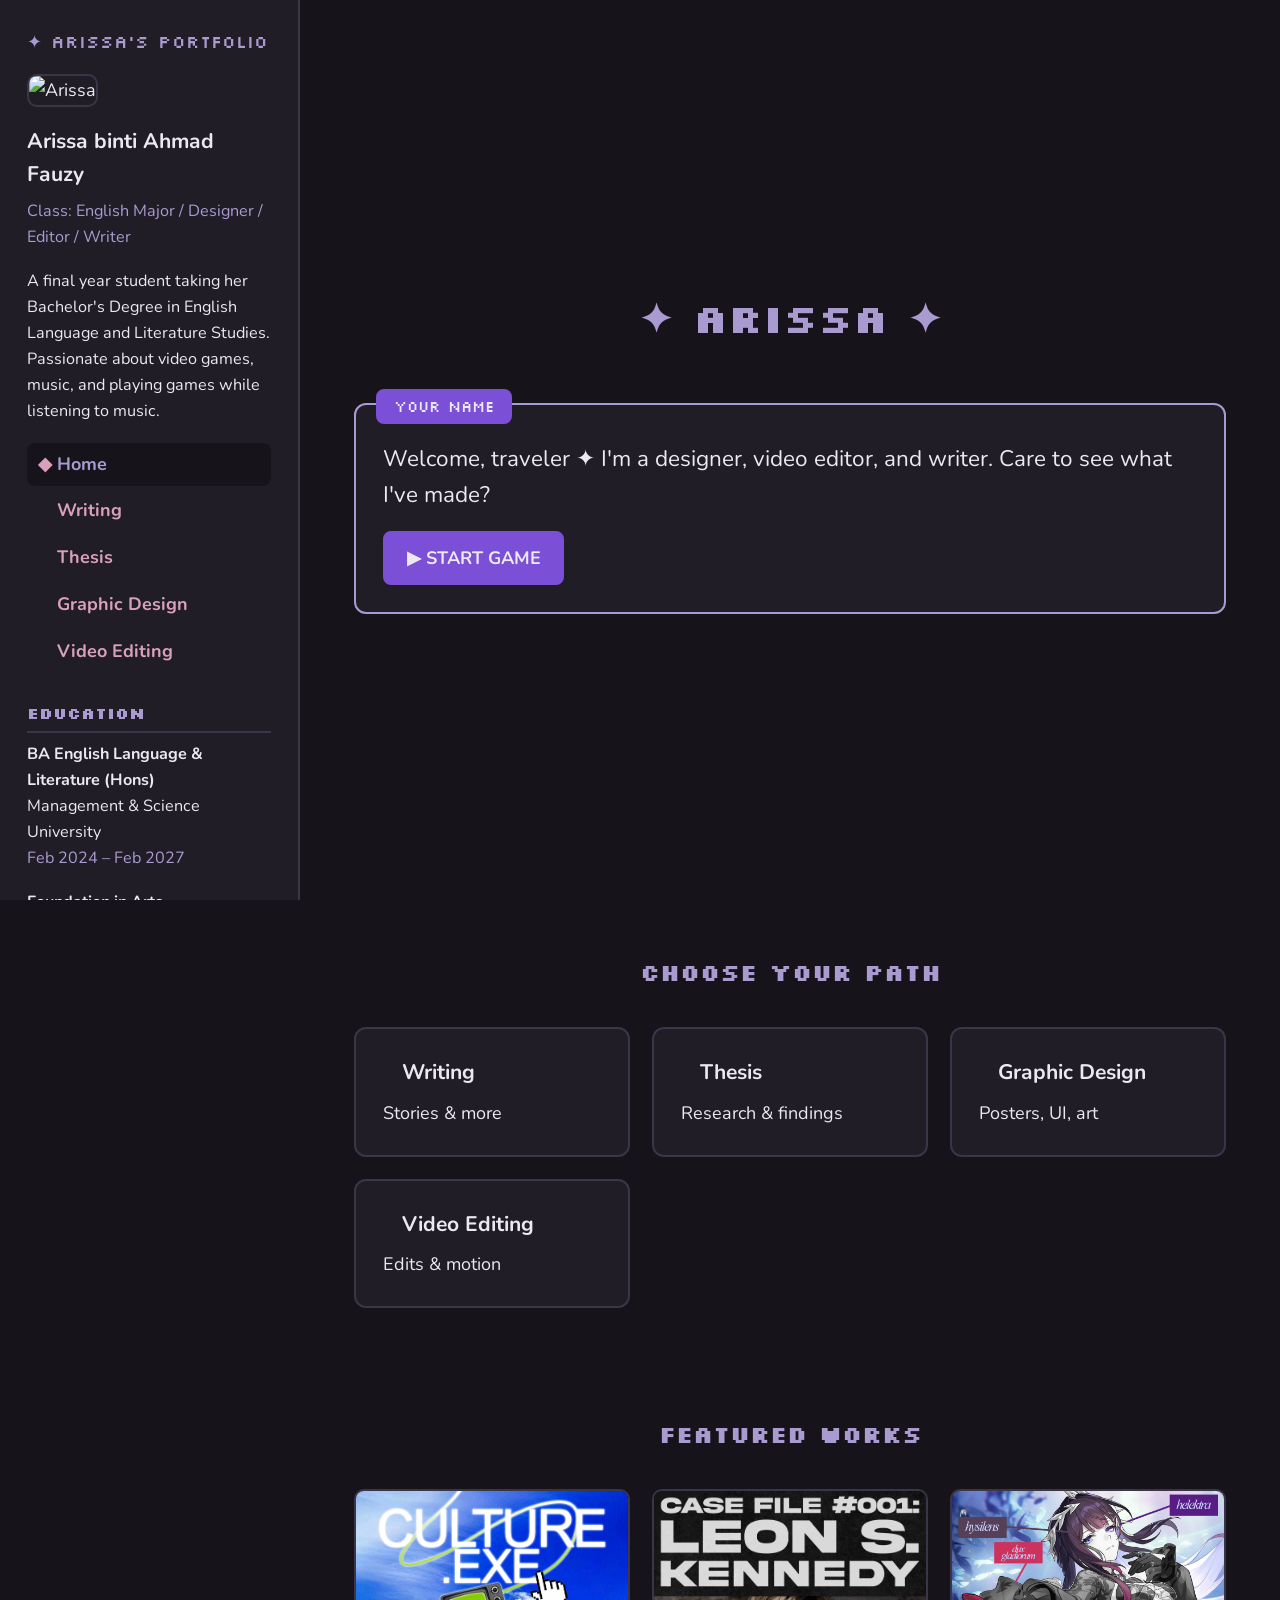
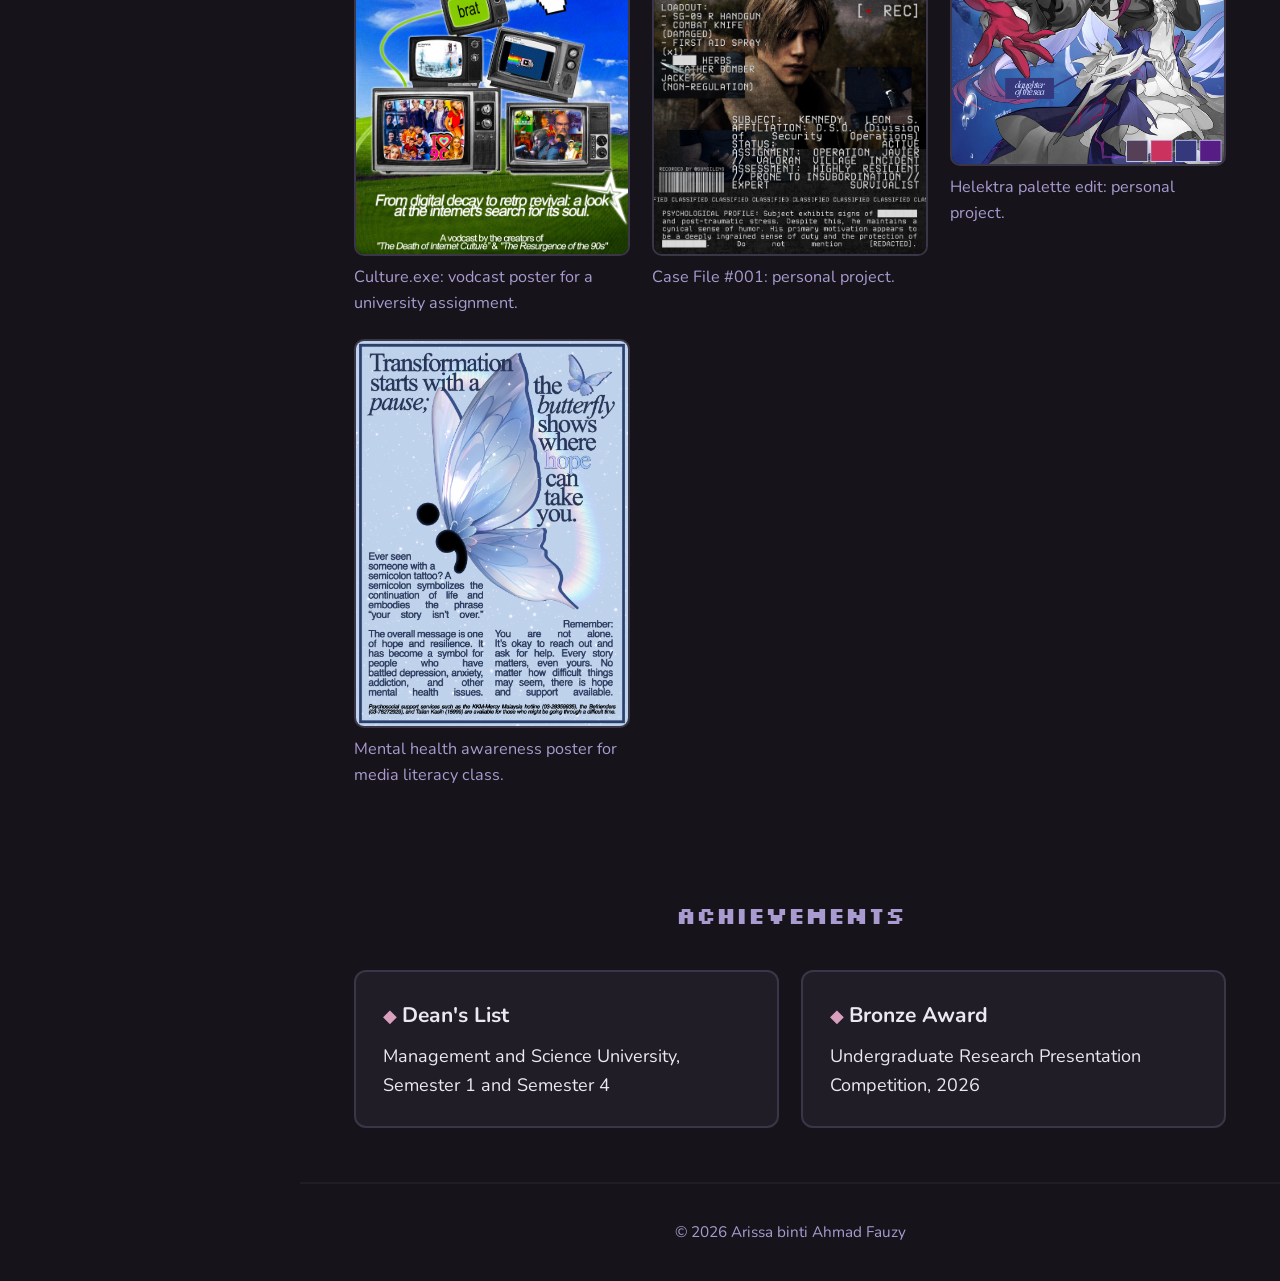
==== index.html @ 8e1b68c0 "Sidebar permanent fixture" ====
<!DOCTYPE html>
<html lang="en">
<head>
  <meta charset="UTF-8">
  <meta name="viewport" content="width=device-width, initial-scale=1">
  <title>Arissa binti Ahmad Fauzy | Portfolio</title>
  <link rel="preconnect" href="https://fonts.googleapis.com">
  <link href="https://fonts.googleapis.com/css2?family=Silkscreen&family=Nunito:wght@400;700&display=swap" rel="stylesheet">
  <link rel="stylesheet" href="style.css">
</head>
<body>

<header class="hero">
  <h1>✦ Arissa ✦</h1>
  <div class="dialogue">
    <div class="nametag">Your Name</div>
    <p>Welcome, traveler ✦ I'm a designer, video editor, and writer. Care to see what I've made?</p>
    <a class="btn" href="#quests">▶ START GAME</a>
  </div>
</header>

<section id="quests">
  <h2>Choose Your Path</h2>
  <div class="cards">
    <a class="card" href="writing.html"><span>◆</span><h3>Writing</h3><p>Stories &amp; more</p></a>
    <a class="card" href="thesis.html"><span>◆</span><h3>Thesis</h3><p>Research &amp; findings</p></a>
    <a class="card" href="design.html"><span>◆</span><h3>Graphic Design</h3><p>Posters, UI, art</p></a>
    <a class="card" href="video.html"><span>◆</span><h3>Video Editing</h3><p>Edits &amp; motion</p></a>
  </div>
</section>

<section>
  <h2>Featured Works</h2>
  <div class="grid">
    <figure>
      <img src="images/culture-exe.png" alt="Culture.exe vodcast poster">
      <figcaption>Culture.exe: vodcast poster for a university assignment.</figcaption>
    </figure>
    <figure>
      <img src="images/leon-case-file.png" alt="Leon S. Kennedy case file poster">
      <figcaption>Case File #001: personal project.</figcaption>
    </figure>
    <figure>
      <img src="images/helektra-palette.png" alt="Helektra palette edit">
      <figcaption>Helektra palette edit: personal project.</figcaption>
    </figure>
    <figure>
      <img src="images/semicolon-butterfly.png" alt="Semicolon butterfly awareness poster">
      <figcaption>Mental health awareness poster for media literacy class.</figcaption>
    </figure>
  </div>
</section>

<section>
  <h2>Achievements</h2>
  <div class="cards">
    <div class="card">
      <span style="opacity:1">◆</span><h3>Dean's List</h3>
      <p>Management and Science University, Semester 1 and Semester 4</p>
    </div>
    <div class="card">
      <span style="opacity:1">◆</span><h3>Bronze Award</h3>
      <p>Undergraduate Research Presentation Competition, 2026</p>
    </div>
  </div>
</section>

<footer>© 2026 Arissa binti Ahmad Fauzy</footer>
<script src="script.js"></script>
</body>
</html>
---- style.css ----
:root {
  --bg: #16141a;
  --panel: #201d27;
  --line: #3a3547;
  --purple: #7b4fd6;
  --light: #a99bd0;
  --pink: #d9a0bd;
  --text: #ece8f2;
}

* { box-sizing: border-box; margin: 0; padding: 0; }
html { scroll-behavior: smooth; font-size: 18px; }

body {
  background: var(--bg);
  color: var(--text);
  font-family: 'Nunito', sans-serif;
  line-height: 1.6;
}

a { color: var(--pink); text-decoration: none; }
img { background: var(--panel); }
.muted { color: var(--light); font-size: 0.9rem; }
.center { text-align: center; margin: 1rem 0; }

/* SIDEBAR */
body.has-side { padding-left: 300px; }
.sidebar {
  position: fixed;
  top: 0;
  left: 0;
  bottom: 0;
  width: 300px;
  overflow-y: auto;
  padding: 1.5rem;
  background: var(--panel);
  border-right: 2px solid var(--line);
  z-index: 10;
  scrollbar-width: thin;
}
.sidebar .logo { display: block; margin-bottom: 1rem; }
.sidebar img {
  width: 100%;
  aspect-ratio: 1;
  object-fit: cover;
  border-radius: 10px;
  border: 2px solid var(--line);
  margin-bottom: 1rem;
}
.sidebar p { font-size: 0.9rem; margin: 0.4rem 0 1rem; }
.sidebar h4 {
  font-family: 'Silkscreen', monospace;
  font-size: 0.9rem;
  color: var(--light);
  margin: 1.5rem 0 0.5rem;
  padding-bottom: 0.3rem;
  border-bottom: 2px solid var(--line);
}
.side-nav { display: flex; flex-direction: column; gap: 0.2rem; margin: 1rem 0; }
.side-nav a { padding: 0.4rem 0.6rem; border-radius: 8px; font-weight: 700; }
.side-nav a::before { content: '◆ '; opacity: 0; color: var(--pink); }
.side-nav a:hover, .side-nav a.active { background: var(--bg); color: var(--light); }
.side-nav a:hover::before, .side-nav a.active::before { opacity: 1; }
.tags { list-style: none; display: flex; flex-wrap: wrap; gap: 0.4rem; }
.tags li {
  background: var(--bg);
  border: 2px solid var(--line);
  border-radius: 8px;
  padding: 0.1rem 0.6rem;
  font-size: 0.8rem;
}
.side-links { display: flex; flex-direction: column; gap: 0.5rem; }
.side-links .btn { text-align: center; padding: 0.4rem 1rem; }

.logo {
  font-family: 'Silkscreen', monospace;
  font-size: 1rem;
  color: var(--light);
}

/* SECTIONS */
section { padding: 3rem; }
h2 {
  font-family: 'Silkscreen', monospace;
  font-size: 1.3rem;
  color: var(--light);
  text-align: center;
  margin-bottom: 2rem;
  line-height: 1.6;
}

/* HOMEPAGE / WELCOME SCREEN */
.hero {
  min-height: 100vh;
  display: flex;
  flex-direction: column;
  align-items: center;
  justify-content: center;
  gap: 3rem;
  padding: 3rem;
  text-align: center;
}
.hero h1 {
  font-family: 'Silkscreen', monospace;
  font-size: 2.2rem;
  color: var(--light);
}
.dialogue {
  position: relative;
  width: 100%;
  max-width: 900px;
  text-align: left;
  background: var(--panel);
  border: 2px solid var(--light);
  border-radius: 12px;
  padding: 2rem 1.5rem 1.5rem;
}
.nametag {
  position: absolute;
  top: -16px;
  left: 20px;
  background: var(--purple);
  padding: 0.3rem 1rem;
  border-radius: 8px;
  font-family: 'Silkscreen', monospace;
  font-size: 0.85rem;
}
.dialogue p { margin-bottom: 1rem; font-size: 1.25rem; }

/* BUTTONS */
.btn {
  display: inline-block;
  background: var(--purple);
  color: var(--text);
  padding: 0.6rem 1.2rem;
  border-radius: 8px;
  font-weight: 700;
  border: 2px solid var(--purple);
}
.btn:hover { background: var(--pink); border-color: var(--pink); color: var(--bg); }

/* CARDS */
.cards, .log {
  display: grid;
  grid-template-columns: repeat(auto-fit, minmax(240px, 1fr));
  gap: 1.2rem;
}
.card {
  display: block;
  background: var(--panel);
  border: 2px solid var(--line);
  border-radius: 12px;
  padding: 1.5rem;
  color: var(--text);
}
.card span { color: var(--pink); opacity: 0; margin-right: 0.3rem; }
.card h3 { display: inline; }
a.card:hover { border-color: var(--purple); }
a.card:hover span { opacity: 1; }
.card p { margin-top: 0.5rem; }

/* GRIDS + CAPTIONS */
.grid {
  display: grid;
  grid-template-columns: repeat(auto-fit, minmax(220px, 1fr));
  gap: 1.2rem;
  align-items: start;
}
.grid img {
  width: 100%;
  aspect-ratio: auto;
  border-radius: 10px;
  border: 2px solid var(--line);
  display: block;
}
figcaption, .video p {
  margin-top: 0.5rem;
  font-size: 0.9rem;
  color: var(--light);
}
.gallery { display: block; columns: 4 260px; column-gap: 1.2rem; }
.gallery figure { break-inside: avoid; margin-bottom: 1.2rem; }
.gallery img { cursor: zoom-in; }
.gallery img:hover { border-color: var(--purple); }

/* VIDEOS */
.videos {
  display: grid;
  grid-template-columns: repeat(auto-fit, minmax(300px, 1fr));
  gap: 1.5rem;
}
.video iframe {
  width: 100%;
  aspect-ratio: 16 / 9;
  border: 2px solid var(--line);
  border-radius: 10px;
}
.video .instagram-media { margin: 0 auto !important; min-width: 0 !important; max-width: 100% !important; }

/* COLLECTIONS / CAROUSEL */
.collection { margin-bottom: 3rem; }
.collection h3 { color: var(--light); }
.carousel-wrap { position: relative; margin-top: 1rem; }
.carousel {
  display: flex;
  gap: 1rem;
  overflow-x: auto;
  scroll-snap-type: x mandatory;
  scrollbar-width: none;
}
.carousel::-webkit-scrollbar { display: none; }
.carousel img {
  height: 420px;
  width: auto;
  flex: none;
  scroll-snap-align: start;
  border-radius: 10px;
  border: 2px solid var(--line);
  cursor: zoom-in;
}
.carousel img:hover { border-color: var(--purple); }
.carousel-wrap button {
  position: absolute;
  top: 50%;
  transform: translateY(-50%);
  z-index: 2;
  background: var(--purple);
  color: var(--text);
  border: 2px solid var(--purple);
  border-radius: 8px;
  padding: 0.5rem 0.8rem;
  cursor: pointer;
}
.carousel-wrap button:hover { background: var(--pink); border-color: var(--pink); color: var(--bg); }
.prev { left: -0.5rem; }
.next { right: -0.5rem; }

/* THESIS */
.thesis { display: grid; grid-template-columns: 320px 1fr; gap: 2rem; align-items: start; }
.thesis-photos figure { margin-bottom: 1.2rem; }
.thesis-photos img { width: 100%; display: block; border-radius: 10px; border: 2px solid var(--line); }
.thesis-text h3 { color: var(--light); margin: 1.5rem 0 0.5rem; }
.thesis-text h3:first-child { margin-top: 0; }
.thesis-text ul { padding-left: 1.2rem; }
.thesis-text li { margin-bottom: 0.6rem; }

/* LIGHTBOX */
#lightbox {
  display: none;
  position: fixed;
  inset: 0;
  background: rgba(22, 20, 26, 0.95);
  z-index: 100;
  align-items: center;
  justify-content: center;
  cursor: zoom-out;
}
#lightbox.open { display: flex; }
#lightbox img { max-width: 90%; max-height: 90%; border-radius: 10px; border: 2px solid var(--line); }

footer {
  text-align: center;
  padding: 2rem;
  color: var(--light);
  font-size: 0.85rem;
  border-top: 2px solid var(--panel);
}

/* MOBILE: sidebar stacks on top */
@media (max-width: 900px) {
  body.has-side { padding-left: 0; }
  .sidebar {
    position: static;
    width: 100%;
    border-right: 0;
    border-bottom: 2px solid var(--line);
  }
  section { padding: 2rem 1.2rem; }
  .thesis { grid-template-columns: 1fr; }
  .carousel img { height: 320px; }
}
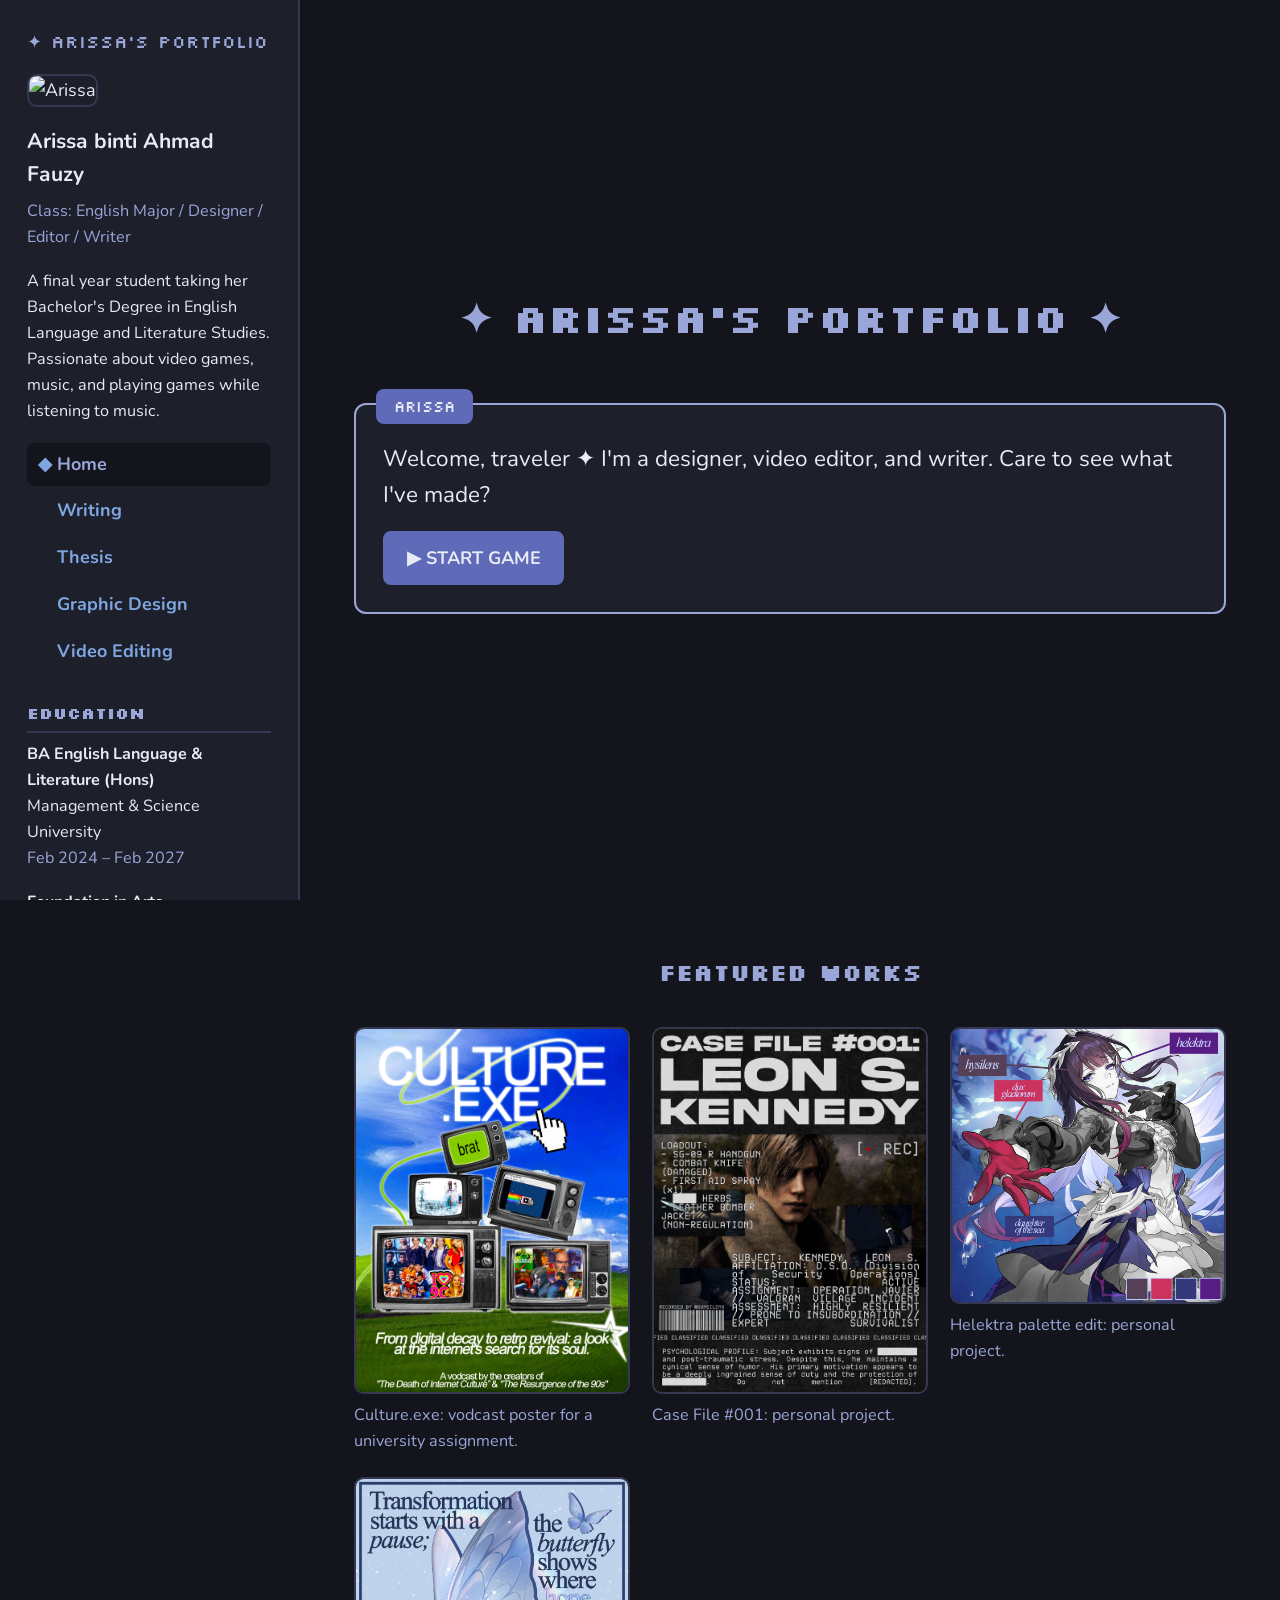
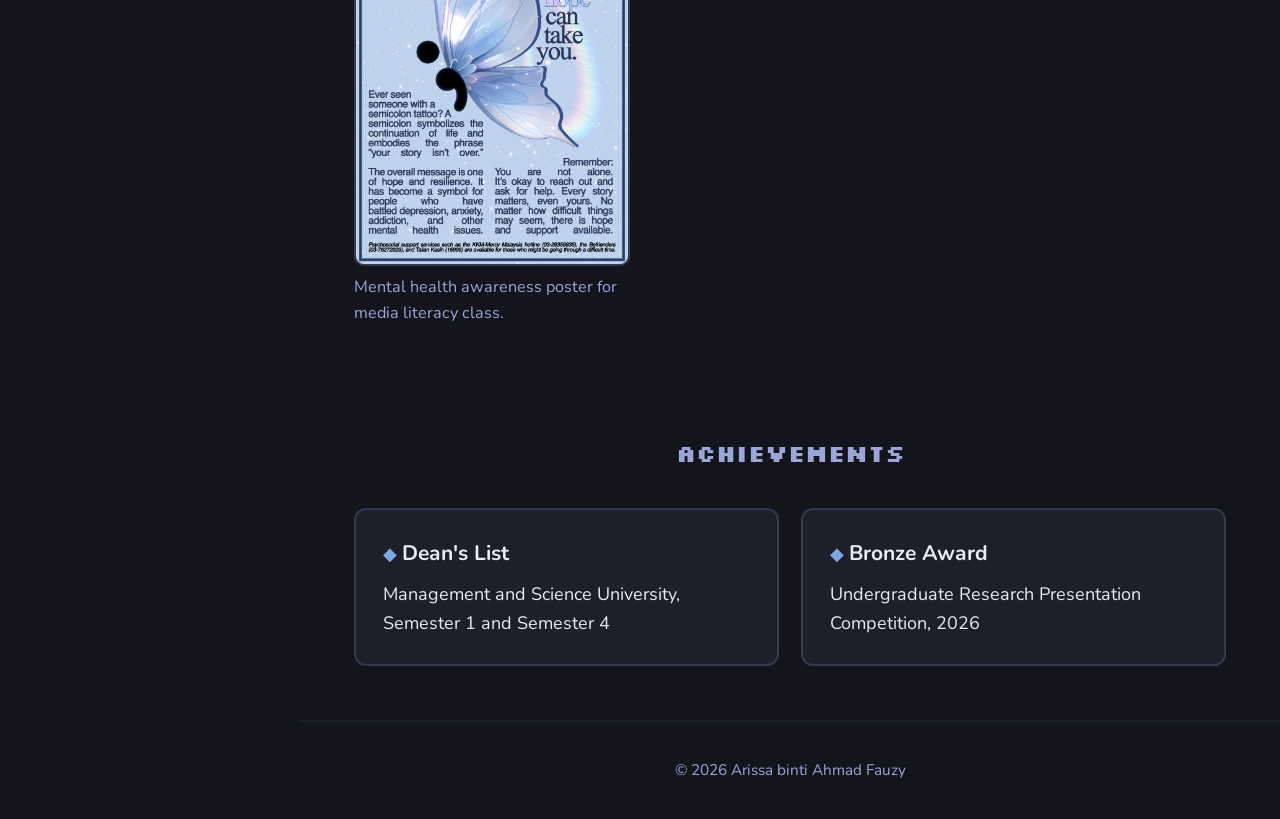
==== commit f3a46388: "Add files via upload" ====
--- a/index.html
+++ b/index.html
@@ -11,23 +11,13 @@
 <body>
 
 <header class="hero">
-  <h1>✦ Arissa ✦</h1>
+  <h1>✦ Arissa's Portfolio ✦</h1>
   <div class="dialogue">
-    <div class="nametag">Your Name</div>
+    <div class="nametag">Arissa</div>
     <p>Welcome, traveler ✦ I'm a designer, video editor, and writer. Care to see what I've made?</p>
     <a class="btn" href="#quests">▶ START GAME</a>
   </div>
 </header>
-
-<section id="quests">
-  <h2>Choose Your Path</h2>
-  <div class="cards">
-    <a class="card" href="writing.html"><span>◆</span><h3>Writing</h3><p>Stories &amp; more</p></a>
-    <a class="card" href="thesis.html"><span>◆</span><h3>Thesis</h3><p>Research &amp; findings</p></a>
-    <a class="card" href="design.html"><span>◆</span><h3>Graphic Design</h3><p>Posters, UI, art</p></a>
-    <a class="card" href="video.html"><span>◆</span><h3>Video Editing</h3><p>Edits &amp; motion</p></a>
-  </div>
-</section>
 
 <section>
   <h2>Featured Works</h2>
--- a/style.css
+++ b/style.css
@@ -1,11 +1,11 @@
 :root {
-  --bg: #16141a;
-  --panel: #201d27;
-  --line: #3a3547;
-  --purple: #7b4fd6;
-  --light: #a99bd0;
-  --pink: #d9a0bd;
-  --text: #ece8f2;
+  --bg: #14151c;
+  --panel: #1d1f2b;
+  --line: #343850;
+  --purple: #5f6bb8;
+  --light: #9aa6d8;
+  --pink: #7fa6e0;
+  --text: #e8eaf4;
 }
 
 * { box-sizing: border-box; margin: 0; padding: 0; }
@@ -249,7 +249,7 @@
   display: none;
   position: fixed;
   inset: 0;
-  background: rgba(22, 20, 26, 0.95);
+  background: rgba(20, 21, 28, 0.95);
   z-index: 100;
   align-items: center;
   justify-content: center;
@@ -268,10 +268,10 @@
 
 /* MOBILE: sidebar stacks on top */
 @media (max-width: 900px) {
-  body.has-side { padding-left: 0; }
+  body.has-side { padding-left: 380; }
   .sidebar {
     position: static;
-    width: 100%;
+    width: 340px;
     border-right: 0;
     border-bottom: 2px solid var(--line);
   }
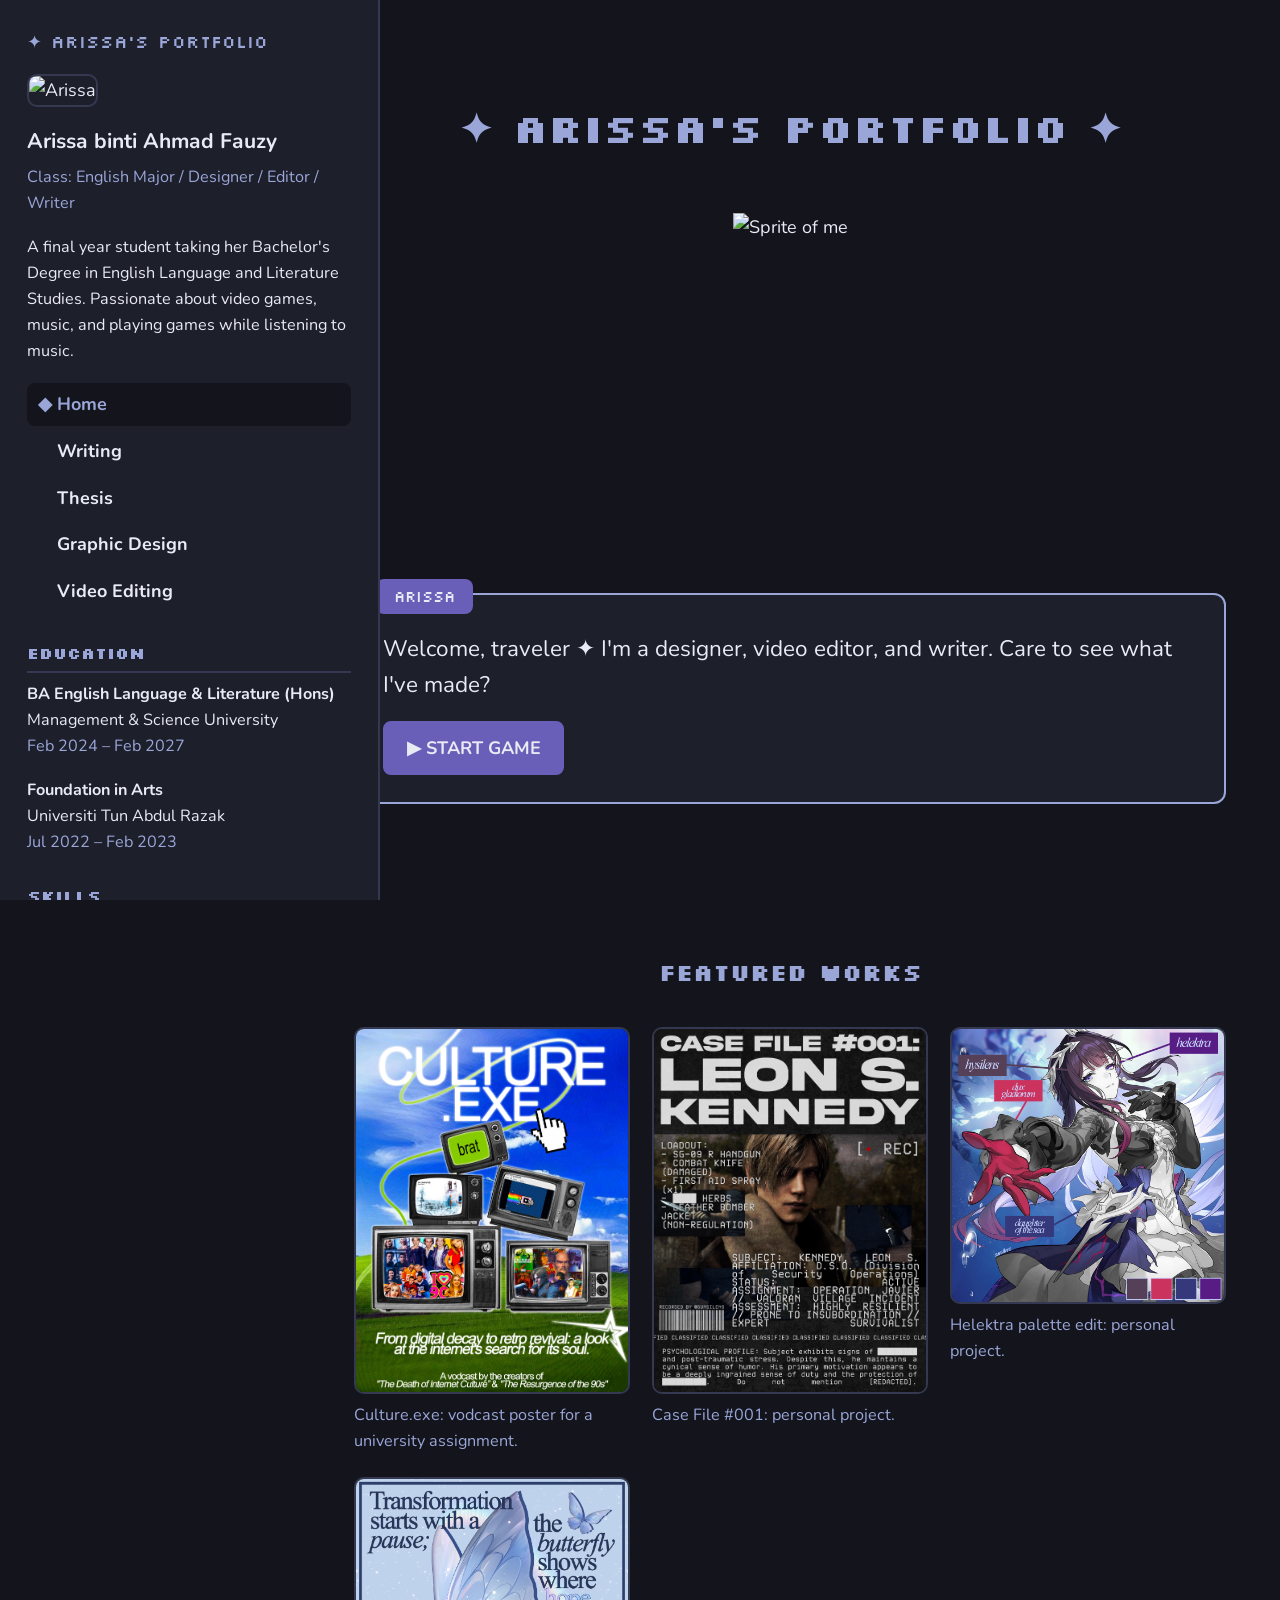
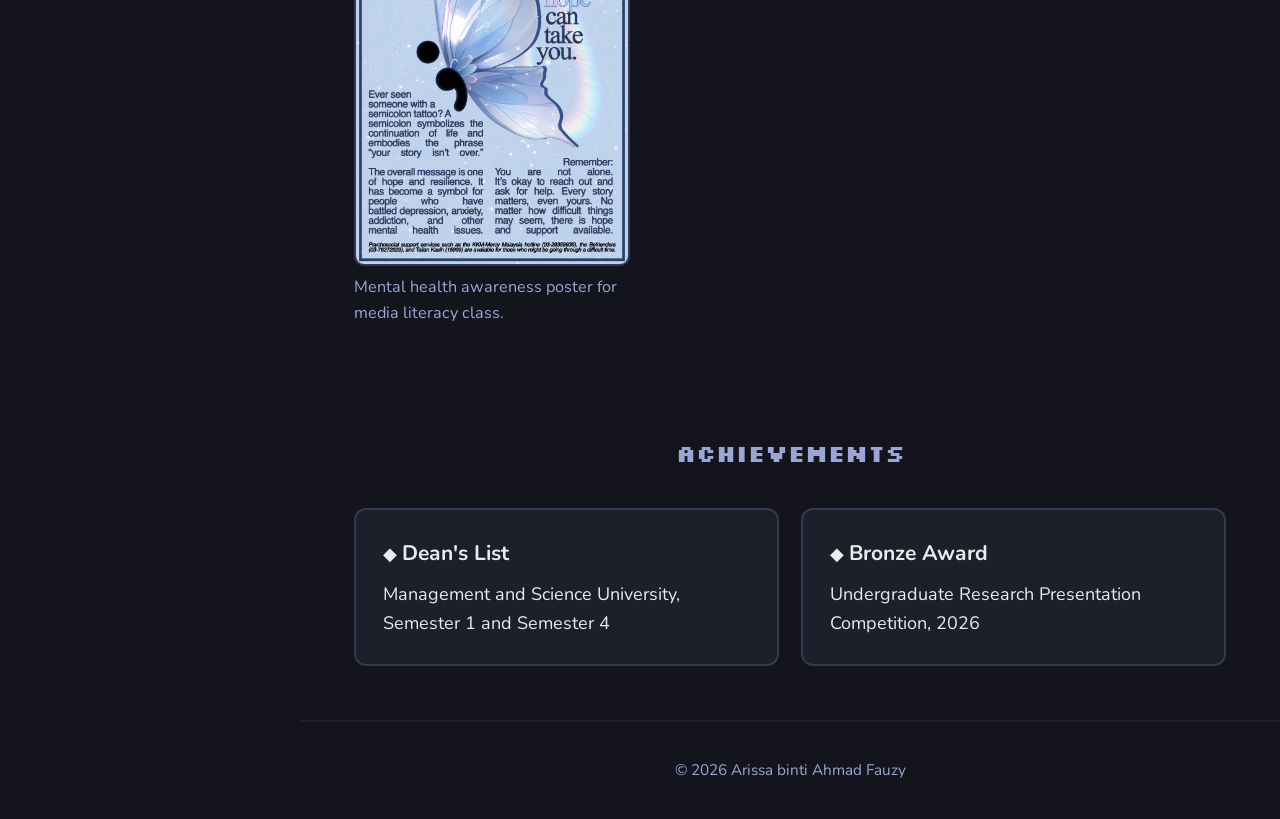
==== commit 77af1f8c: "Add sprite and cursor" ====
--- a/index.html
+++ b/index.html
@@ -12,6 +12,7 @@
 
 <header class="hero">
   <h1>✦ Arissa's Portfolio ✦</h1>
+    <img class="sprite" src="images/sprite.png" alt="Sprite of me">
   <div class="dialogue">
     <div class="nametag">Arissa</div>
     <p>Welcome, traveler ✦ I'm a designer, video editor, and writer. Care to see what I've made?</p>
--- a/style.css
+++ b/style.css
@@ -2,9 +2,9 @@
   --bg: #14151c;
   --panel: #1d1f2b;
   --line: #343850;
-  --purple: #5f6bb8;
+  --purple: #6a5fb8;
   --light: #9aa6d8;
-  --pink: #7fa6e0;
+  --blue: #7fa6e0;
   --text: #e8eaf4;
 }
 
@@ -30,7 +30,7 @@
   top: 0;
   left: 0;
   bottom: 0;
-  width: 300px;
+  width: 380px;
   overflow-y: auto;
   padding: 1.5rem;
   background: var(--panel);
@@ -278,4 +278,16 @@
   section { padding: 2rem 1.2rem; }
   .thesis { grid-template-columns: 1fr; }
   .carousel img { height: 320px; }
+}
+
+body { cursor: url('images/cursor.cur') 0 0, auto; }
+a, button, .card, .carousel img, .gallery img { cursor: url('images/cursor.cur') 0 0, pointer; }
+
+.sprite {
+  height: 380px;
+  width: auto;
+  background: none;
+  position: relative;
+  z-index: 1;
+  margin-bottom: -3rem;
 }
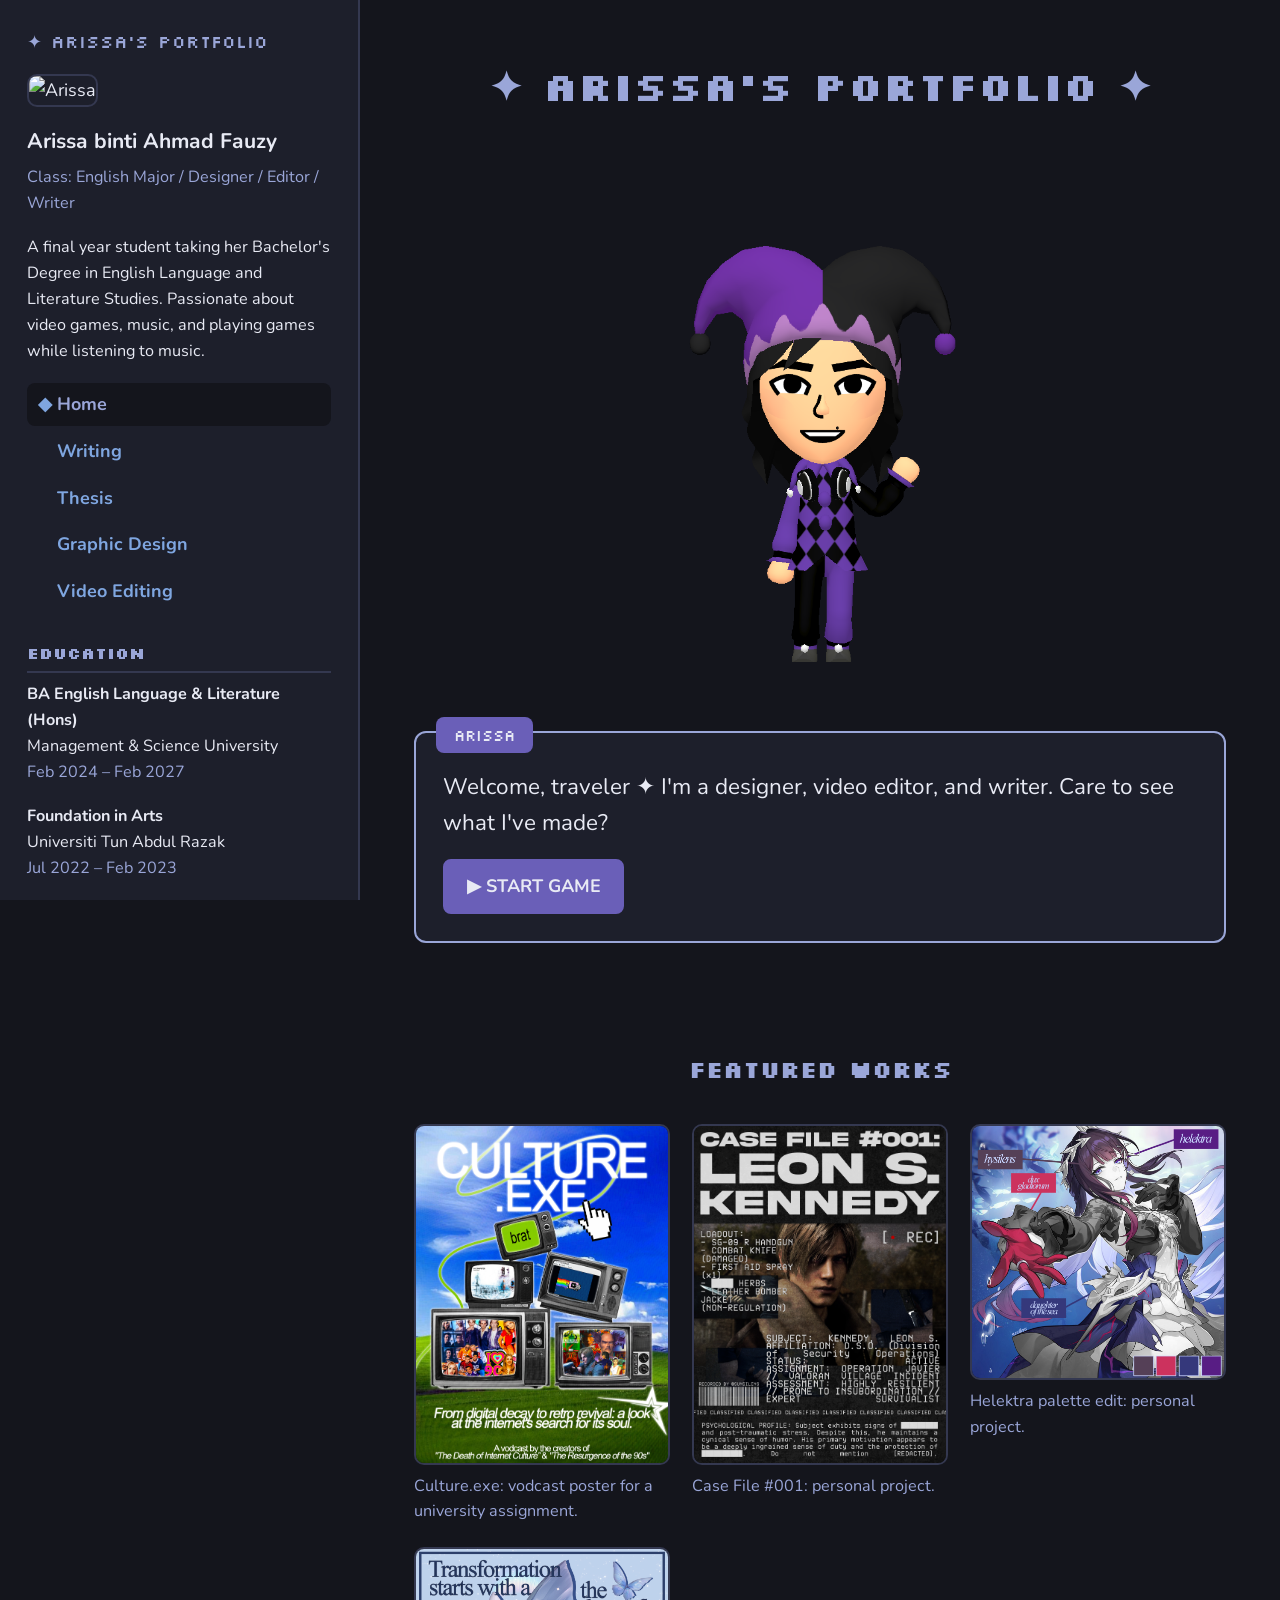
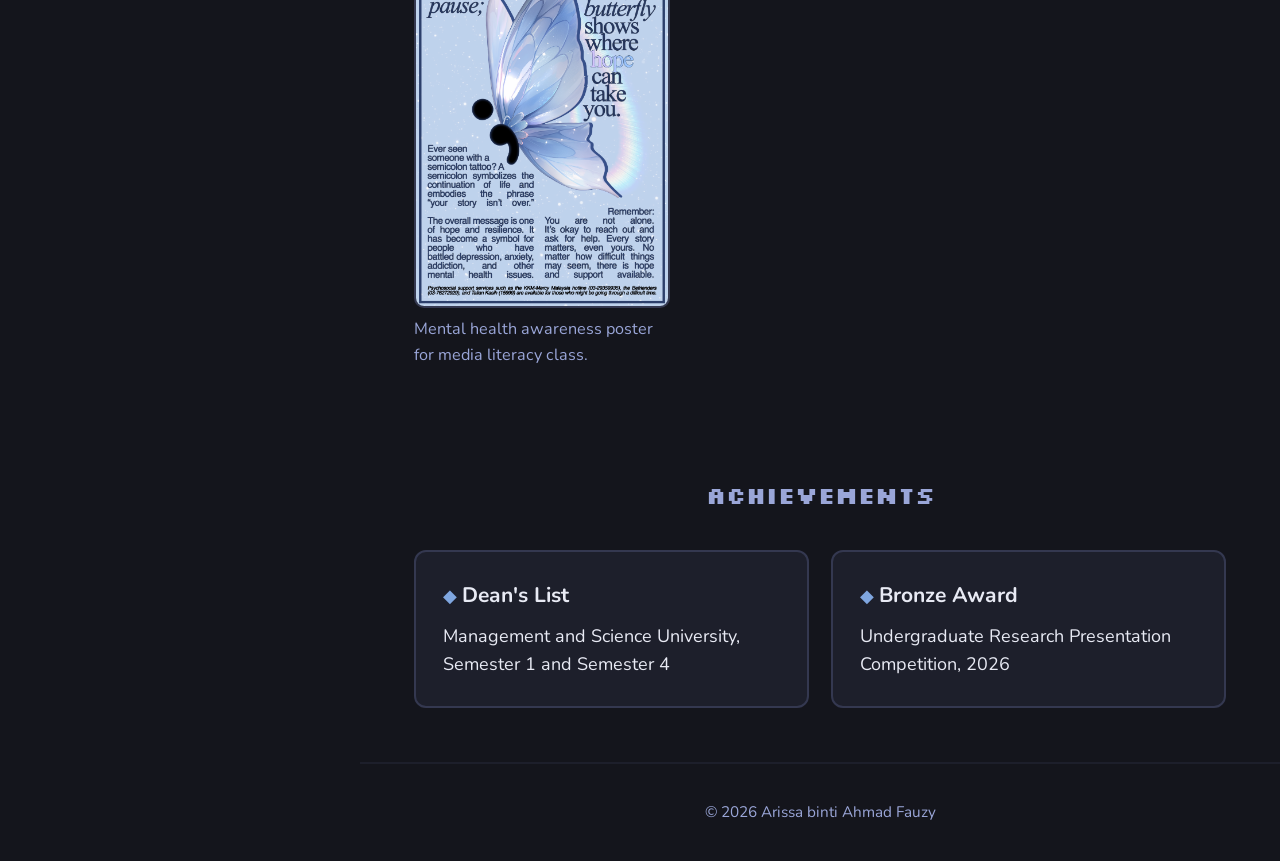
==== commit 2f8bca8c: "Update favicon" ====
--- a/index.html
+++ b/index.html
@@ -7,6 +7,7 @@
   <link rel="preconnect" href="https://fonts.googleapis.com">
   <link href="https://fonts.googleapis.com/css2?family=Silkscreen&family=Nunito:wght@400;700&display=swap" rel="stylesheet">
   <link rel="stylesheet" href="style.css">
+  <link rel="icon" type="image/png" href="images/favicon.png">
 </head>
 <body>
 
--- a/style.css
+++ b/style.css
@@ -6,6 +6,7 @@
   --light: #9aa6d8;
   --blue: #7fa6e0;
   --text: #e8eaf4;
+  --side: 360px;
 }
 
 * { box-sizing: border-box; margin: 0; padding: 0; }
@@ -18,19 +19,19 @@
   line-height: 1.6;
 }
 
-a { color: var(--pink); text-decoration: none; }
+a { color: var(--blue); text-decoration: none; }
 img { background: var(--panel); }
 .muted { color: var(--light); font-size: 0.9rem; }
 .center { text-align: center; margin: 1rem 0; }
 
 /* SIDEBAR */
-body.has-side { padding-left: 300px; }
+body.has-side { padding-left: var(--side); }
 .sidebar {
   position: fixed;
   top: 0;
   left: 0;
   bottom: 0;
-  width: 380px;
+  width: var(--side);
   overflow-y: auto;
   padding: 1.5rem;
   background: var(--panel);
@@ -58,7 +59,7 @@
 }
 .side-nav { display: flex; flex-direction: column; gap: 0.2rem; margin: 1rem 0; }
 .side-nav a { padding: 0.4rem 0.6rem; border-radius: 8px; font-weight: 700; }
-.side-nav a::before { content: '◆ '; opacity: 0; color: var(--pink); }
+.side-nav a::before { content: '◆ '; opacity: 0; color: var(--blue); }
 .side-nav a:hover, .side-nav a.active { background: var(--bg); color: var(--light); }
 .side-nav a:hover::before, .side-nav a.active::before { opacity: 1; }
 .tags { list-style: none; display: flex; flex-wrap: wrap; gap: 0.4rem; }
@@ -137,7 +138,7 @@
   font-weight: 700;
   border: 2px solid var(--purple);
 }
-.btn:hover { background: var(--pink); border-color: var(--pink); color: var(--bg); }
+.btn:hover { background: var(--blue); border-color: var(--blue); color: var(--bg); }
 
 /* CARDS */
 .cards, .log {
@@ -153,7 +154,7 @@
   padding: 1.5rem;
   color: var(--text);
 }
-.card span { color: var(--pink); opacity: 0; margin-right: 0.3rem; }
+.card span { color: var(--blue); opacity: 0; margin-right: 0.3rem; }
 .card h3 { display: inline; }
 a.card:hover { border-color: var(--purple); }
 a.card:hover span { opacity: 1; }
@@ -231,7 +232,7 @@
   padding: 0.5rem 0.8rem;
   cursor: pointer;
 }
-.carousel-wrap button:hover { background: var(--pink); border-color: var(--pink); color: var(--bg); }
+.carousel-wrap button:hover { background: var(--blue); border-color: var(--blue); color: var(--bg); }
 .prev { left: -0.5rem; }
 .next { right: -0.5rem; }
 
@@ -284,7 +285,7 @@
 a, button, .card, .carousel img, .gallery img { cursor: url('images/cursor.cur') 0 0, pointer; }
 
 .sprite {
-  height: 380px;
+  height: 560px;
   width: auto;
   background: none;
   position: relative;
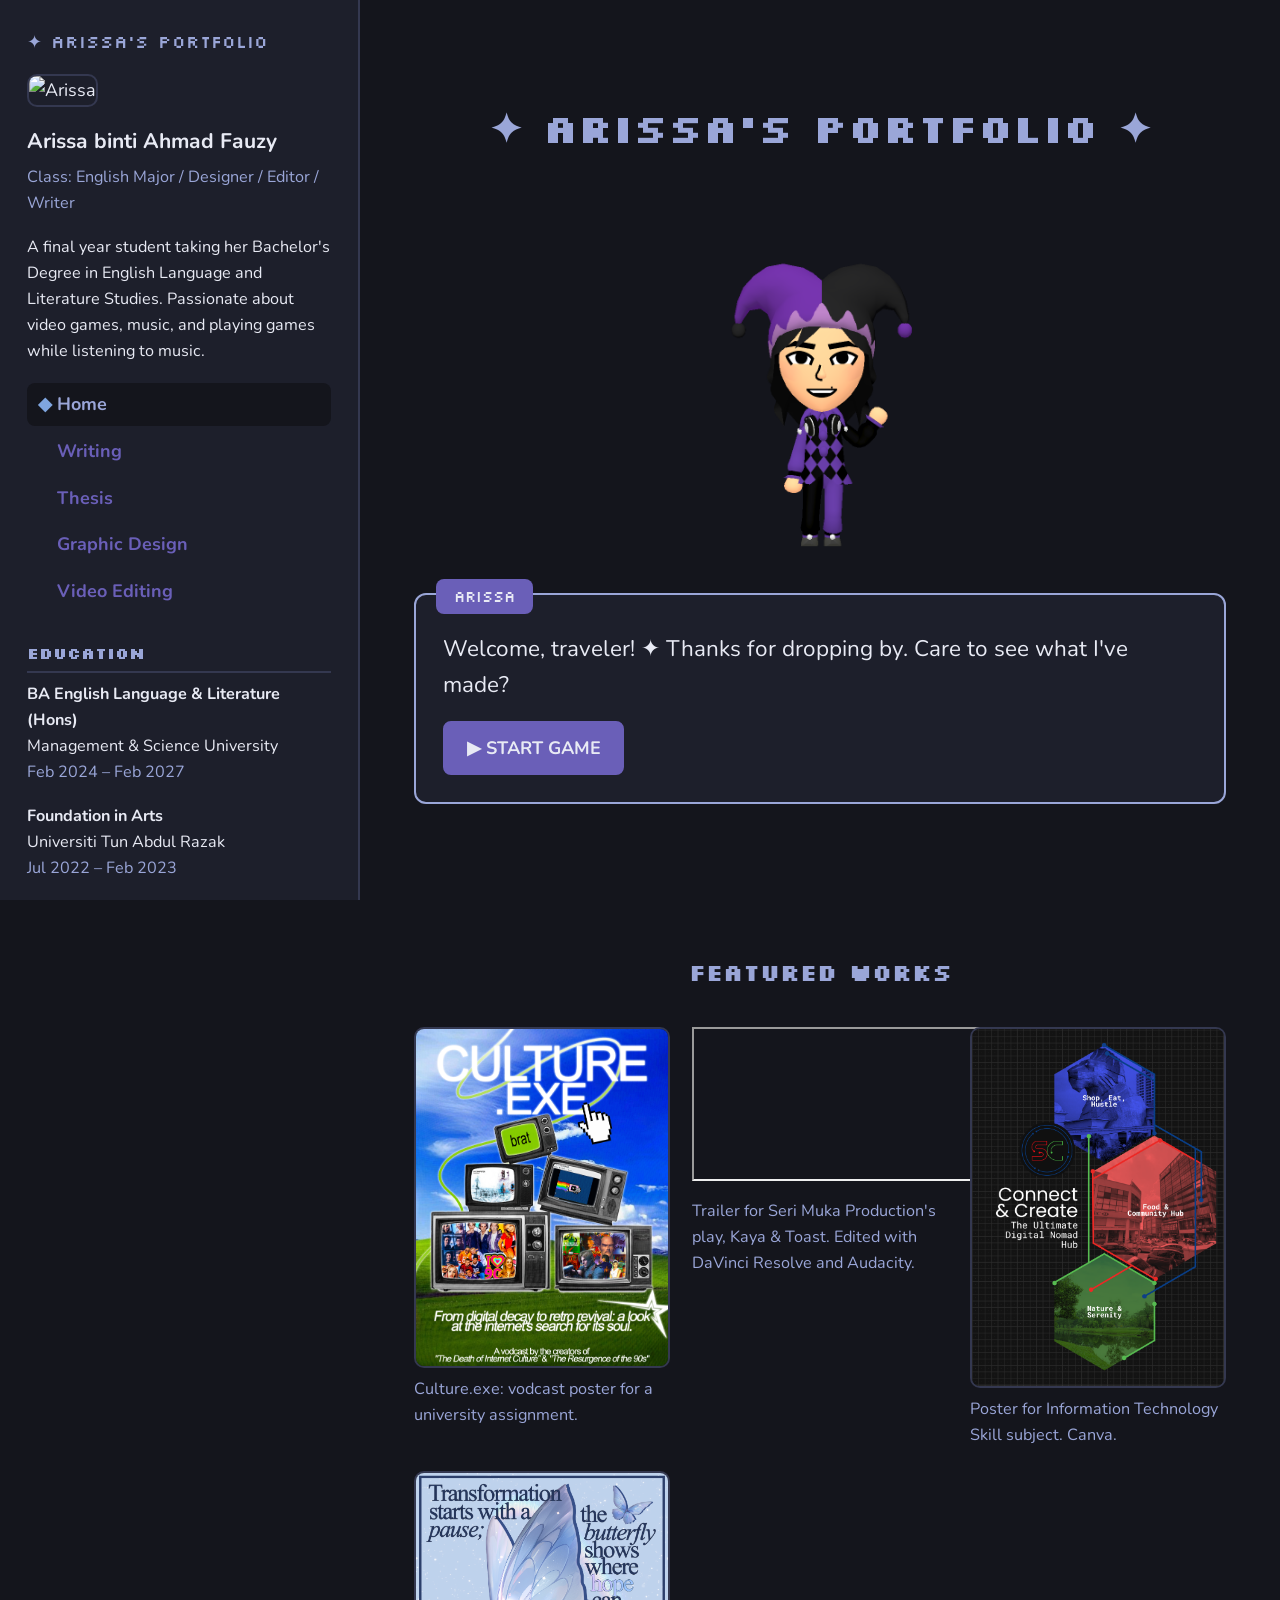
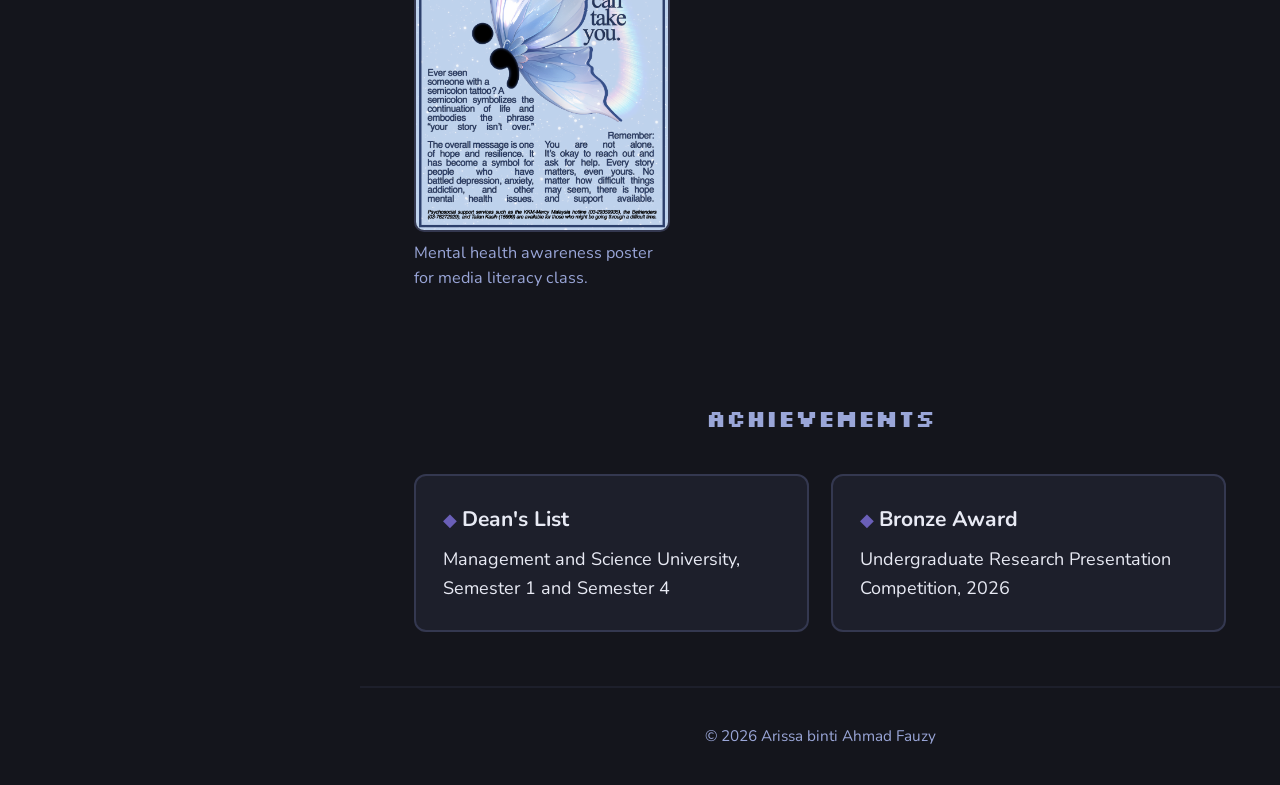
==== commit 5090796e: "Add files via upload" ====
--- a/index.html
+++ b/index.html
@@ -16,7 +16,7 @@
     <img class="sprite" src="images/sprite.png" alt="Sprite of me">
   <div class="dialogue">
     <div class="nametag">Arissa</div>
-    <p>Welcome, traveler ✦ I'm a designer, video editor, and writer. Care to see what I've made?</p>
+    <p>Welcome, traveler! ✦ Thanks for dropping by. Care to see what I've made?</p>
     <a class="btn" href="#quests">▶ START GAME</a>
   </div>
 </header>
@@ -29,12 +29,12 @@
       <figcaption>Culture.exe: vodcast poster for a university assignment.</figcaption>
     </figure>
     <figure>
-      <img src="images/leon-case-file.png" alt="Leon S. Kennedy case file poster">
-      <figcaption>Case File #001: personal project.</figcaption>
+      <iframe src="https://www.youtube.com/embed/Svl0kriP9Lk" allowfullscreen></iframe>
+      <figcaption>Trailer for Seri Muka Production's play, Kaya &amp; Toast. Edited with DaVinci Resolve and Audacity.</figcaption>
     </figure>
     <figure>
-      <img src="images/helektra-palette.png" alt="Helektra palette edit">
-      <figcaption>Helektra palette edit: personal project.</figcaption>
+      <img src="images/sc-poster.png" alt="Subang Circuit poster">
+      <figcaption>Poster for Information Technology Skill subject. Canva.</figcaption>
     </figure>
     <figure>
       <img src="images/semicolon-butterfly.png" alt="Semicolon butterfly awareness poster">
--- a/style.css
+++ b/style.css
@@ -19,7 +19,7 @@
   line-height: 1.6;
 }
 
-a { color: var(--blue); text-decoration: none; }
+a { color: var(--purple); text-decoration: none; }
 img { background: var(--panel); }
 .muted { color: var(--light); font-size: 0.9rem; }
 .center { text-align: center; margin: 1rem 0; }
@@ -154,9 +154,9 @@
   padding: 1.5rem;
   color: var(--text);
 }
-.card span { color: var(--blue); opacity: 0; margin-right: 0.3rem; }
+.card span { color: var(--purple); opacity: 0; margin-right: 0.3rem; }
 .card h3 { display: inline; }
-a.card:hover { border-color: var(--purple); }
+a.card:hover { border-color: var(--blue); }
 a.card:hover span { opacity: 1; }
 .card p { margin-top: 0.5rem; }
 
@@ -281,11 +281,8 @@
   .carousel img { height: 320px; }
 }
 
-body { cursor: url('images/cursor.cur') 0 0, auto; }
-a, button, .card, .carousel img, .gallery img { cursor: url('images/cursor.cur') 0 0, pointer; }
-
 .sprite {
-  height: 560px;
+  height: 380px;
   width: auto;
   background: none;
   position: relative;
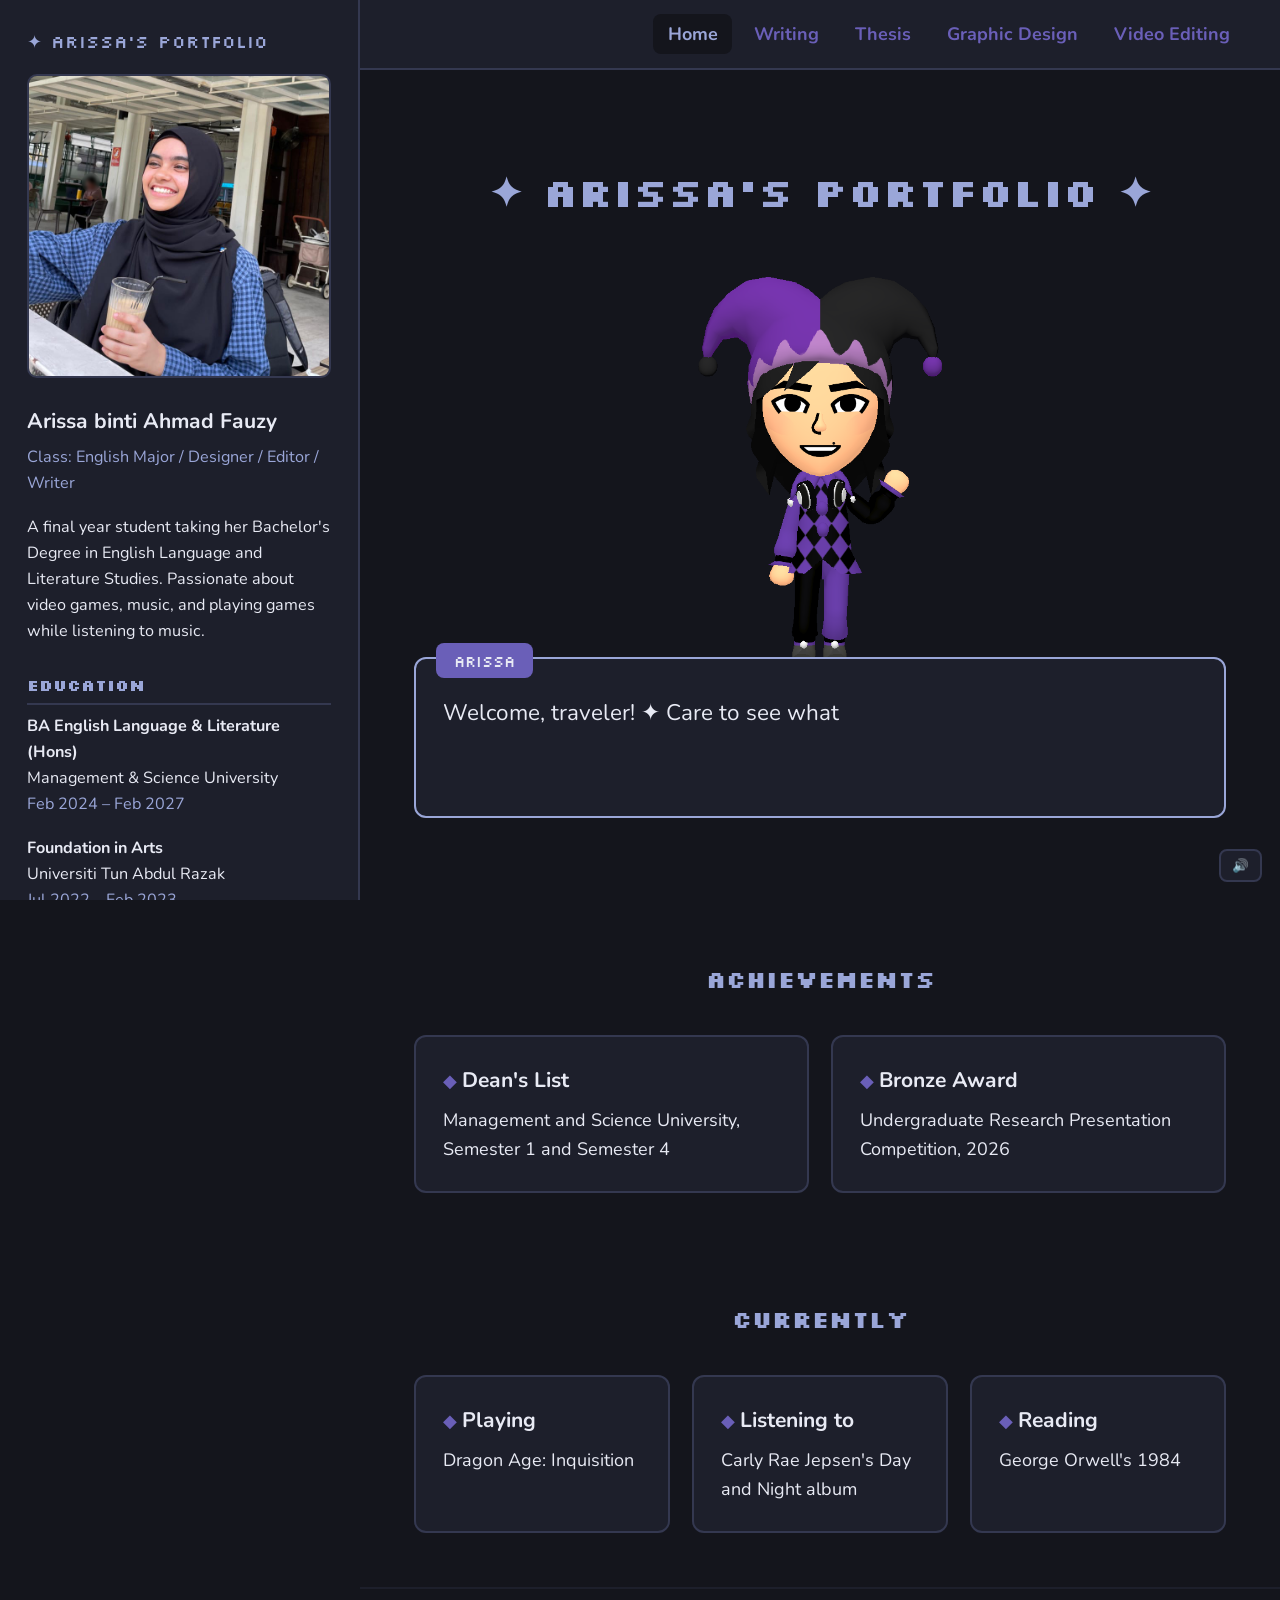
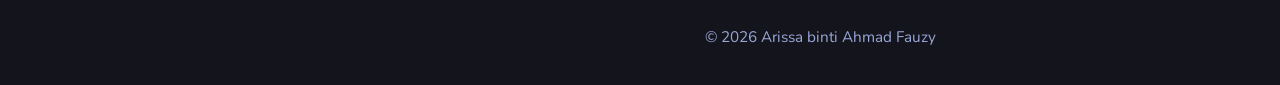
==== commit c6a17a3c: "Add files via upload" ====
--- a/index.html
+++ b/index.html
@@ -13,35 +13,13 @@
 
 <header class="hero">
   <h1>✦ Arissa's Portfolio ✦</h1>
-    <img class="sprite" src="images/sprite.png" alt="Sprite of me">
+      <img class="sprite" id="sprite" src="images/sprite.png" alt="Sprite of me" title="Click me!">
   <div class="dialogue">
     <div class="nametag">Arissa</div>
-    <p>Welcome, traveler! ✦ Thanks for dropping by. Care to see what I've made?</p>
-    <a class="btn" href="#quests">▶ START GAME</a>
+    <p id="dialogue-text">Welcome, traveler ✦ I'm a designer, video editor, and writer. Care to see what I've made?</p>
+    <span class="next-arrow" id="next-arrow">▼</span>
   </div>
 </header>
-
-<section>
-  <h2>Featured Works</h2>
-  <div class="grid">
-    <figure>
-      <img src="images/culture-exe.png" alt="Culture.exe vodcast poster">
-      <figcaption>Culture.exe: vodcast poster for a university assignment.</figcaption>
-    </figure>
-    <figure>
-      <iframe src="https://www.youtube.com/embed/Svl0kriP9Lk" allowfullscreen></iframe>
-      <figcaption>Trailer for Seri Muka Production's play, Kaya &amp; Toast. Edited with DaVinci Resolve and Audacity.</figcaption>
-    </figure>
-    <figure>
-      <img src="images/sc-poster.png" alt="Subang Circuit poster">
-      <figcaption>Poster for Information Technology Skill subject. Canva.</figcaption>
-    </figure>
-    <figure>
-      <img src="images/semicolon-butterfly.png" alt="Semicolon butterfly awareness poster">
-      <figcaption>Mental health awareness poster for media literacy class.</figcaption>
-    </figure>
-  </div>
-</section>
 
 <section>
   <h2>Achievements</h2>
@@ -57,6 +35,24 @@
   </div>
 </section>
 
+<section>
+  <h2>Currently</h2>
+  <div class="cards">
+    <div class="card">
+      <span style="opacity:1">◆</span><h3>Playing</h3>
+      <p>Dragon Age: Inquisition</p>
+    </div>
+    <div class="card">
+      <span style="opacity:1">◆</span><h3>Listening to</h3>
+      <p>Carly Rae Jepsen's Day and Night album</p>
+    </div>
+    <div class="card">
+      <span style="opacity:1">◆</span><h3>Reading</h3>
+      <p>George Orwell's 1984</p>
+    </div>
+  </div>
+</section>
+
 <footer>© 2026 Arissa binti Ahmad Fauzy</footer>
 <script src="script.js"></script>
 </body>
--- a/style.css
+++ b/style.css
@@ -57,11 +57,19 @@
   padding-bottom: 0.3rem;
   border-bottom: 2px solid var(--line);
 }
-.side-nav { display: flex; flex-direction: column; gap: 0.2rem; margin: 1rem 0; }
-.side-nav a { padding: 0.4rem 0.6rem; border-radius: 8px; font-weight: 700; }
-.side-nav a::before { content: '◆ '; opacity: 0; color: var(--blue); }
-.side-nav a:hover, .side-nav a.active { background: var(--bg); color: var(--light); }
-.side-nav a:hover::before, .side-nav a.active::before { opacity: 1; }
+.topnav {
+  position: sticky;
+  top: 0;
+  z-index: 5;
+  display: flex;
+  justify-content: flex-end;
+  gap: 0.4rem;
+  padding: 0.8rem 2rem;
+  background: var(--panel);
+  border-bottom: 2px solid var(--line);
+}
+.topnav a { padding: 0.3rem 0.8rem; border-radius: 8px; font-weight: 700; }
+.topnav a:hover, .topnav a.active { background: var(--bg); color: var(--light); }
 .tags { list-style: none; display: flex; flex-wrap: wrap; gap: 0.4rem; }
 .tags li {
   background: var(--bg);
@@ -92,7 +100,7 @@
 
 /* HOMEPAGE / WELCOME SCREEN */
 .hero {
-  min-height: 100vh;
+  min-height: calc(100vh - 3.5rem);
   display: flex;
   flex-direction: column;
   align-items: center;
@@ -279,6 +287,7 @@
   section { padding: 2rem 1.2rem; }
   .thesis { grid-template-columns: 1fr; }
   .carousel img { height: 320px; }
+  .topnav { justify-content: center; flex-wrap: wrap; padding: 0.8rem 1rem; }
 }
 
 .sprite {
@@ -288,4 +297,38 @@
   position: relative;
   z-index: 1;
   margin-bottom: -3rem;
-}+}
+
+.excerpt {
+  font-style: italic;
+  border-left: 3px solid var(--purple);
+  padding-left: 1rem;
+  margin: 0.8rem 0;
+}
+
+/* DIALOGUE EXTRAS */
+#dialogue-text { min-height: 4.2rem; }
+#sprite { cursor: pointer; }
+.next-arrow {
+  position: absolute;
+  right: 1.2rem;
+  bottom: 1rem;
+  color: var(--light);
+  opacity: 0;
+}
+.next-arrow.done { opacity: 1; animation: bounce 1s infinite; }
+@keyframes bounce { 50% { transform: translateY(4px); } }
+
+/* MUTE BUTTON */
+#mute {
+  position: fixed;
+  bottom: 1rem;
+  right: 1rem;
+  z-index: 50;
+  background: var(--panel);
+  border: 2px solid var(--line);
+  border-radius: 8px;
+  padding: 0.4rem 0.6rem;
+  cursor: pointer;
+}
+#mute:hover { border-color: var(--purple); }
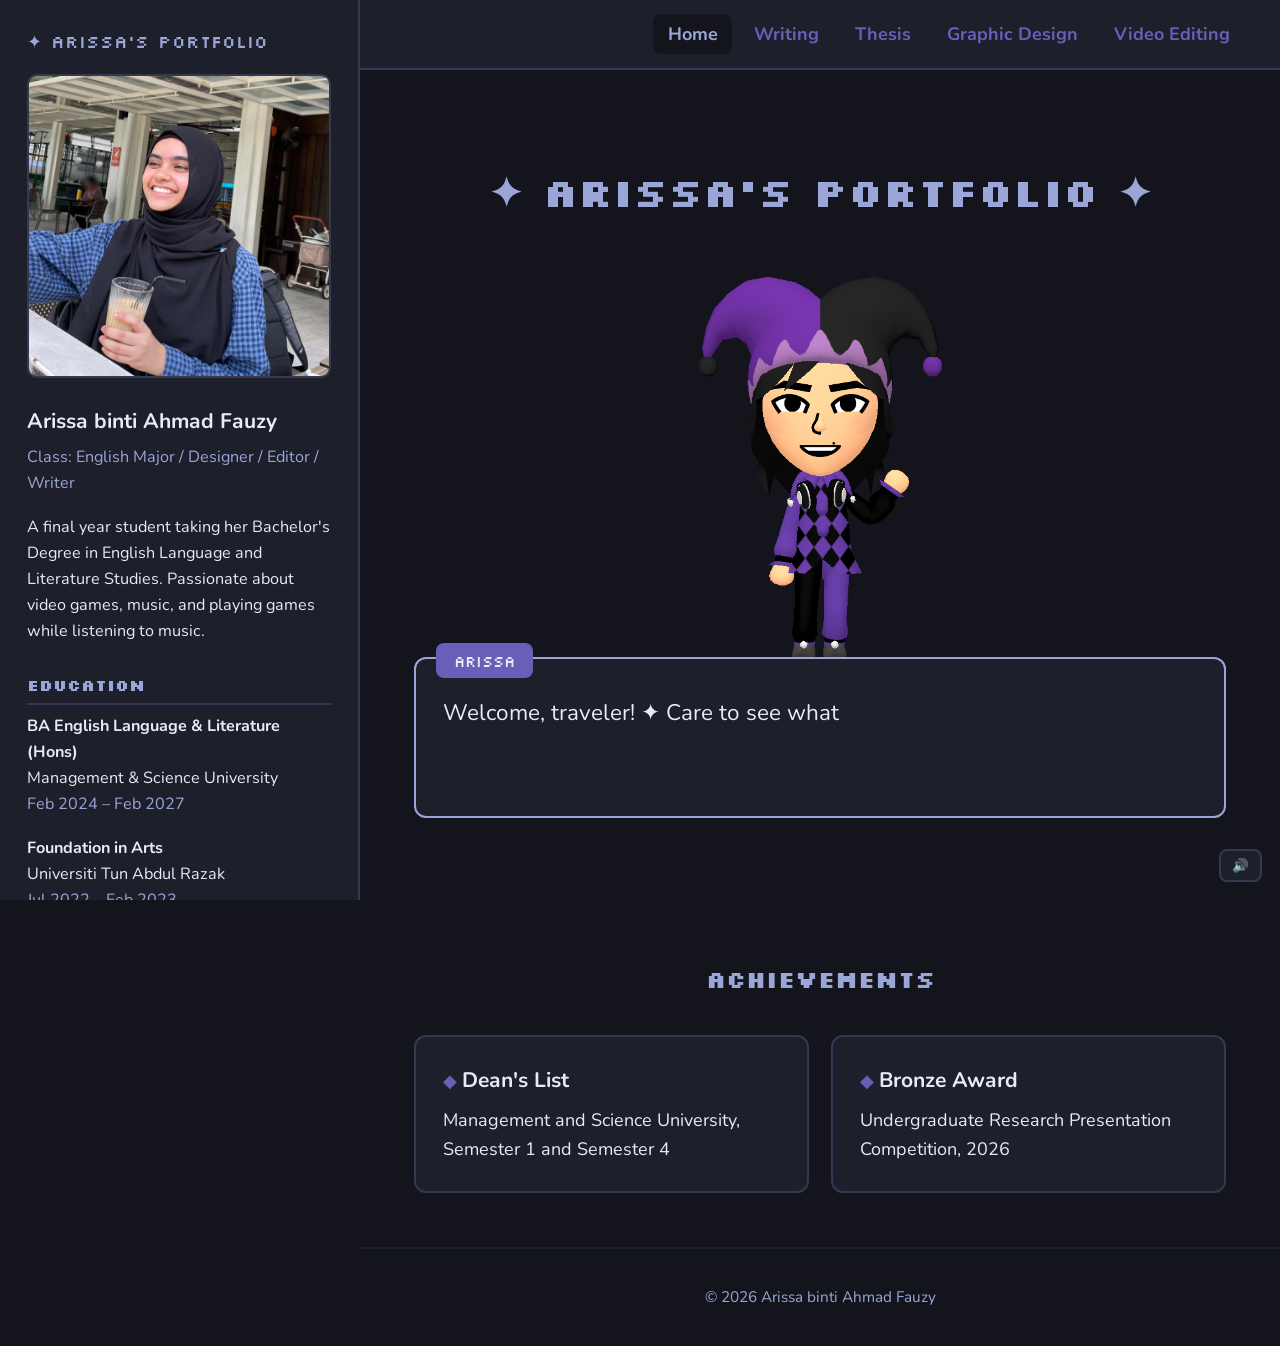
==== commit ac158c42: "Update index.html" ====
--- a/index.html
+++ b/index.html
@@ -35,25 +35,7 @@
   </div>
 </section>
 
-<section>
-  <h2>Currently</h2>
-  <div class="cards">
-    <div class="card">
-      <span style="opacity:1">◆</span><h3>Playing</h3>
-      <p>Dragon Age: Inquisition</p>
-    </div>
-    <div class="card">
-      <span style="opacity:1">◆</span><h3>Listening to</h3>
-      <p>Carly Rae Jepsen's Day and Night album</p>
-    </div>
-    <div class="card">
-      <span style="opacity:1">◆</span><h3>Reading</h3>
-      <p>George Orwell's 1984</p>
-    </div>
-  </div>
-</section>
-
 <footer>© 2026 Arissa binti Ahmad Fauzy</footer>
 <script src="script.js"></script>
 </body>
-</html>+</html>
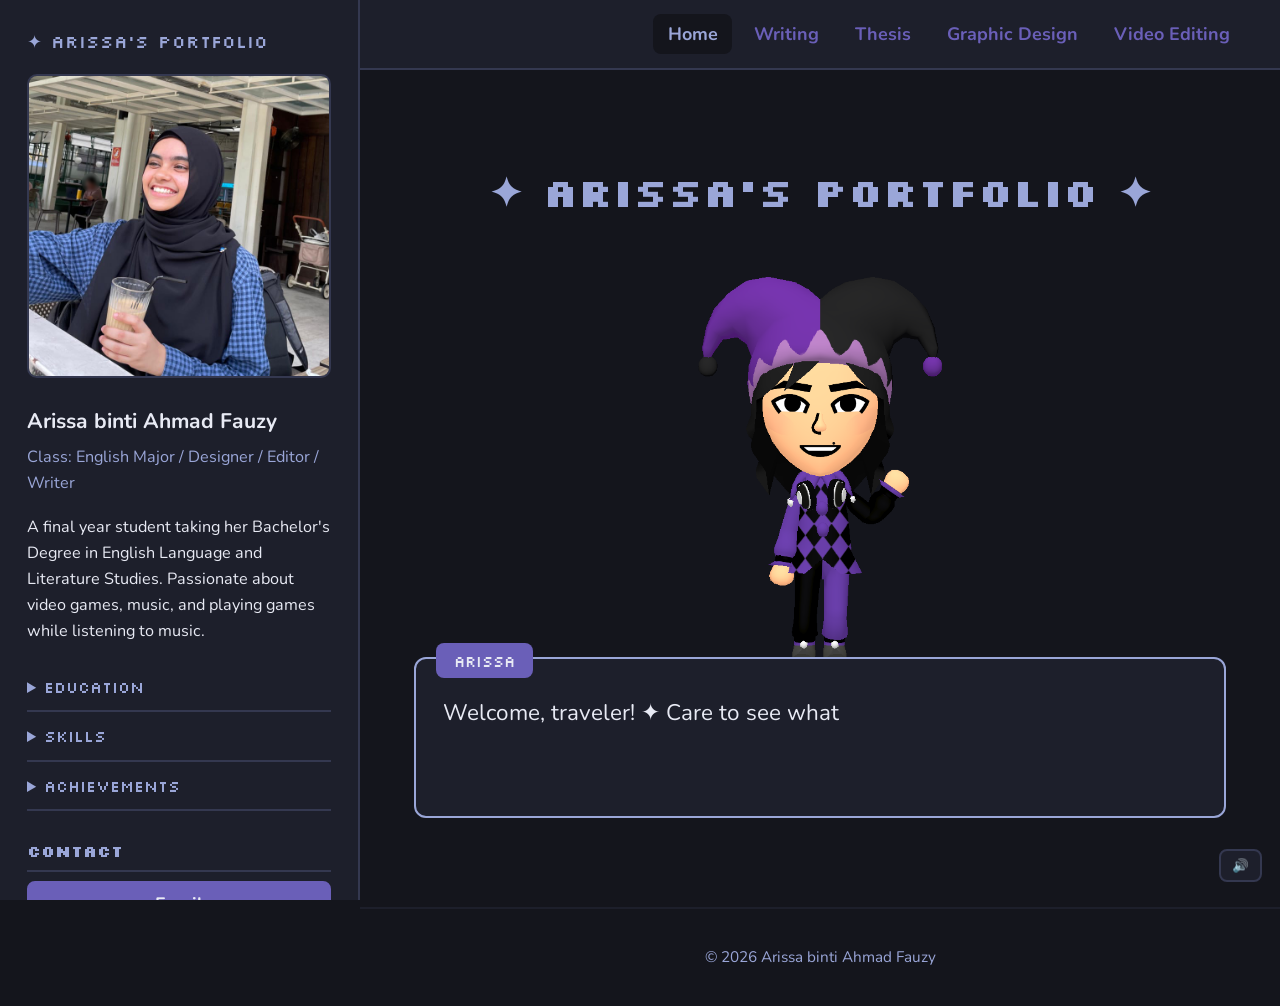
==== commit 0fcd888f: "Update index.html" ====
--- a/index.html
+++ b/index.html
@@ -21,20 +21,6 @@
   </div>
 </header>
 
-<section>
-  <h2>Achievements</h2>
-  <div class="cards">
-    <div class="card">
-      <span style="opacity:1">◆</span><h3>Dean's List</h3>
-      <p>Management and Science University, Semester 1 and Semester 4</p>
-    </div>
-    <div class="card">
-      <span style="opacity:1">◆</span><h3>Bronze Award</h3>
-      <p>Undergraduate Research Presentation Competition, 2026</p>
-    </div>
-  </div>
-</section>
-
 <footer>© 2026 Arissa binti Ahmad Fauzy</footer>
 <script src="script.js"></script>
 </body>
--- a/style.css
+++ b/style.css
@@ -331,4 +331,13 @@
   padding: 0.4rem 0.6rem;
   cursor: pointer;
 }
-#mute:hover { border-color: var(--purple); }+#mute:hover { border-color: var(--purple); }
+
+.sidebar details { border-bottom: 2px solid var(--line); padding: 0.6rem 0; }
+.sidebar summary {
+  font-family: 'Silkscreen', monospace;
+  font-size: 0.9rem;
+  color: var(--light);
+  cursor: pointer;
+}
+.sidebar details[open] summary { margin-bottom: 0.6rem; }
